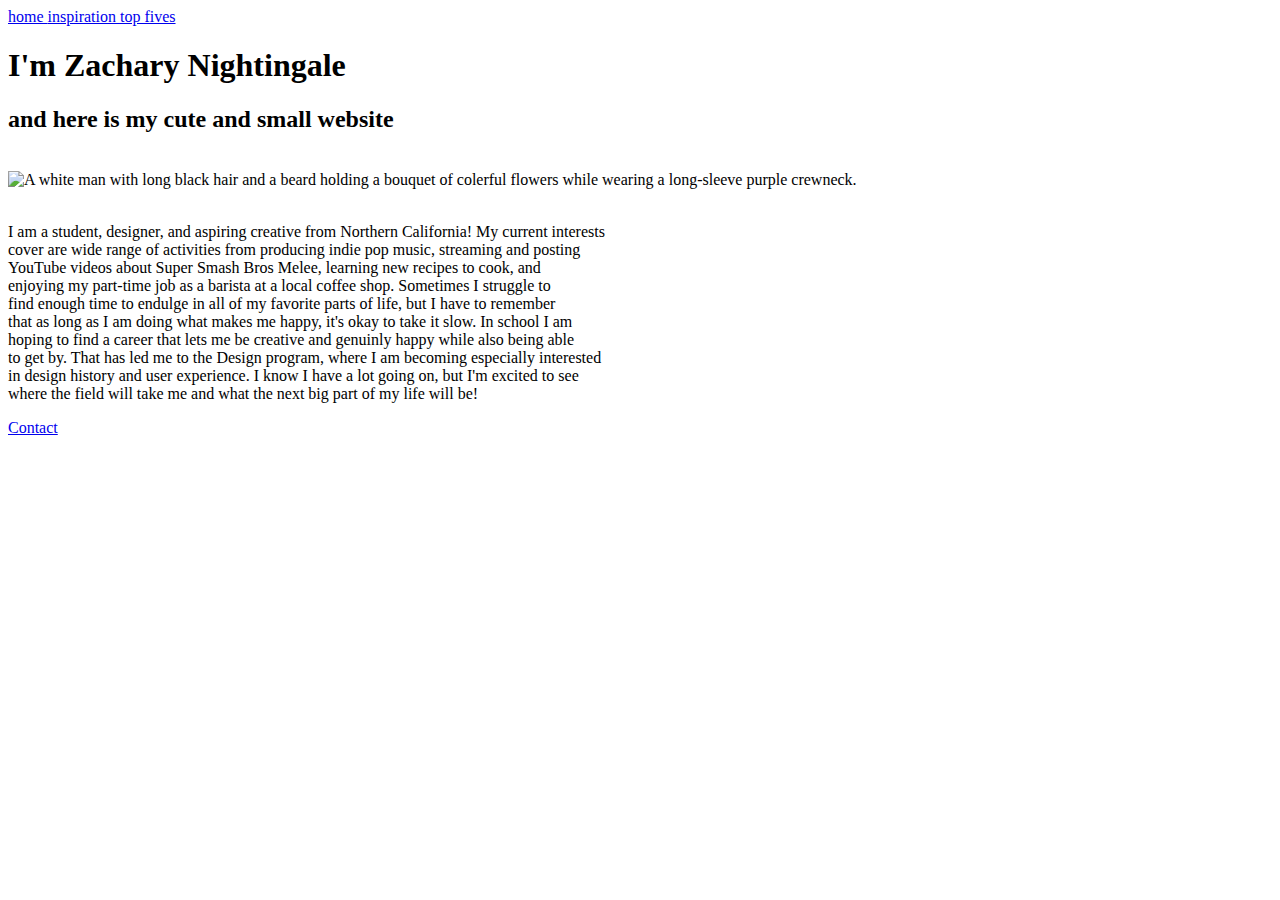
==== index.html @ 9814bf04 "commit" ====
<!DOCTYPE html>
<html lang="en"> 
<head>
    <meta charset="UTF-8">
    <title> zachary nightingale </title>
    <link rel="stylesheet" href="css/style.css">
</head>

<body>

    <nav>
        <a href="index.html"> home </a>
        <a href="inspiration/inspiration.html"> inspiration </a>
        <a href="topFive/topFive.html"> top fives </a>
    </nav>

<h1> I'm Zachary Nightingale </h1>
<h2> and here is my cute and small website </h2> <br>

<img src="img/IMG_1347.JPG" alt="A white man with long black hair and a beard holding a bouquet of colerful flowers while wearing a long-sleeve purple crewneck.">
<br>
<br>

<p> I am a student, designer, and aspiring creative from Northern California! My current interests <br>
    cover are wide range of activities from producing indie pop music, streaming and posting <br>
    YouTube videos about Super Smash Bros Melee, learning new recipes to cook, and <br>
    enjoying my part-time job as a barista at a local coffee shop. Sometimes I struggle to <br>
    find enough time to endulge in all of my favorite parts of life, but I have to remember <br>
    that as long as I am doing what makes me happy, it's okay to take it slow. In school I am <br>
    hoping to find a career that lets me be creative and genuinly happy while also being able <br>
    to get by. That has led me to the Design program, where I am becoming especially interested <br>
    in design history and user experience. I know I have a lot going on, but I'm excited to see <br>
    where the field will take me and what the next big part of my life will be! </p>

    <footer> 
        <a href="mailto:923755674@sfsu.edu"> Contact </a>
    </footer>

</body>
</html>
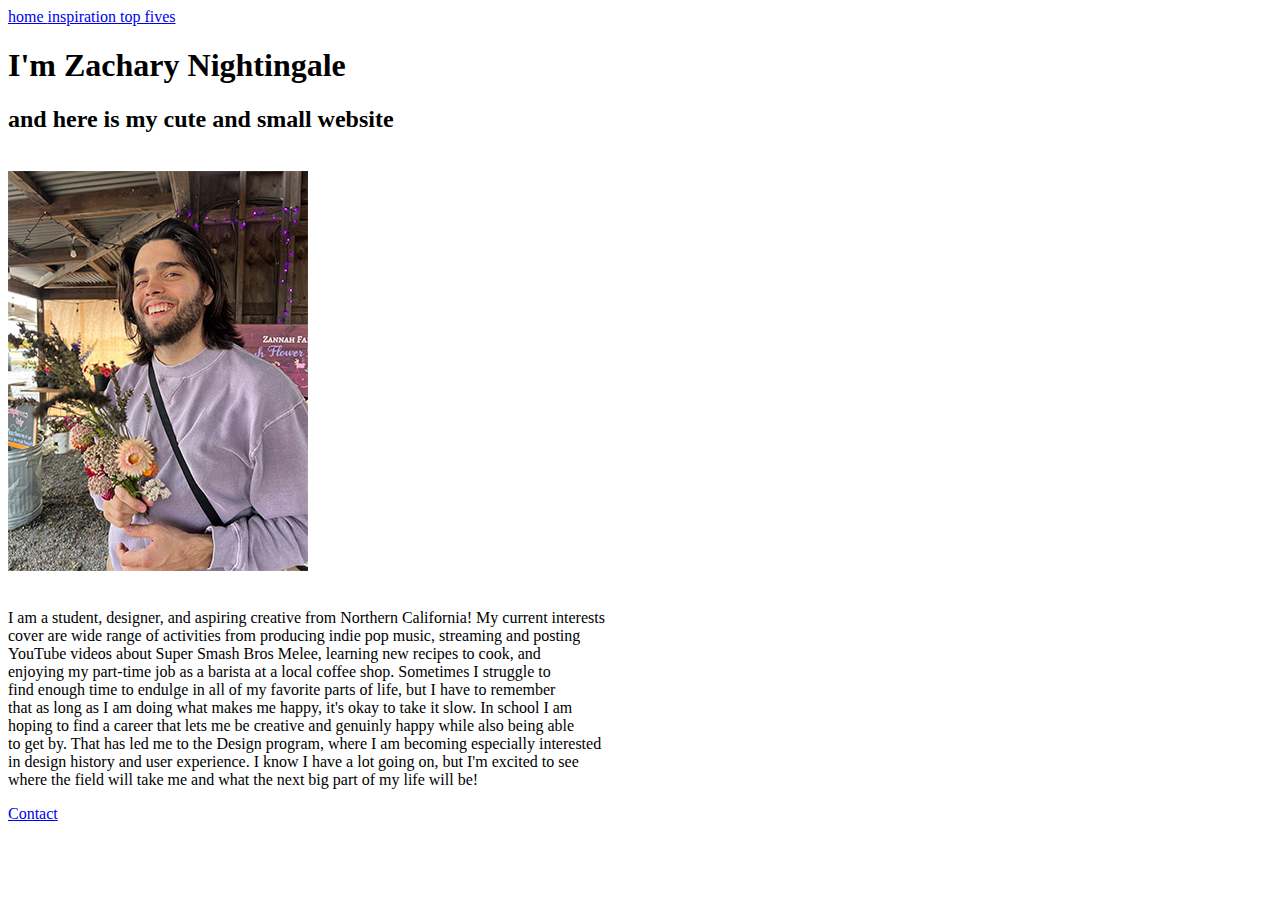
==== commit 9f4dfa4a: "commit" ====
--- a/index.html
+++ b/index.html
@@ -17,7 +17,7 @@
 <h1> I'm Zachary Nightingale </h1>
 <h2> and here is my cute and small website </h2> <br>
 
-<img src="img/IMG_1347.JPG" alt="A white man with long black hair and a beard holding a bouquet of colerful flowers while wearing a long-sleeve purple crewneck.">
+<img src="img/IMG_1347.jpg" alt="A white man with long black hair and a beard holding a bouquet of colerful flowers while wearing a long-sleeve purple crewneck.">
 <br>
 <br>
 
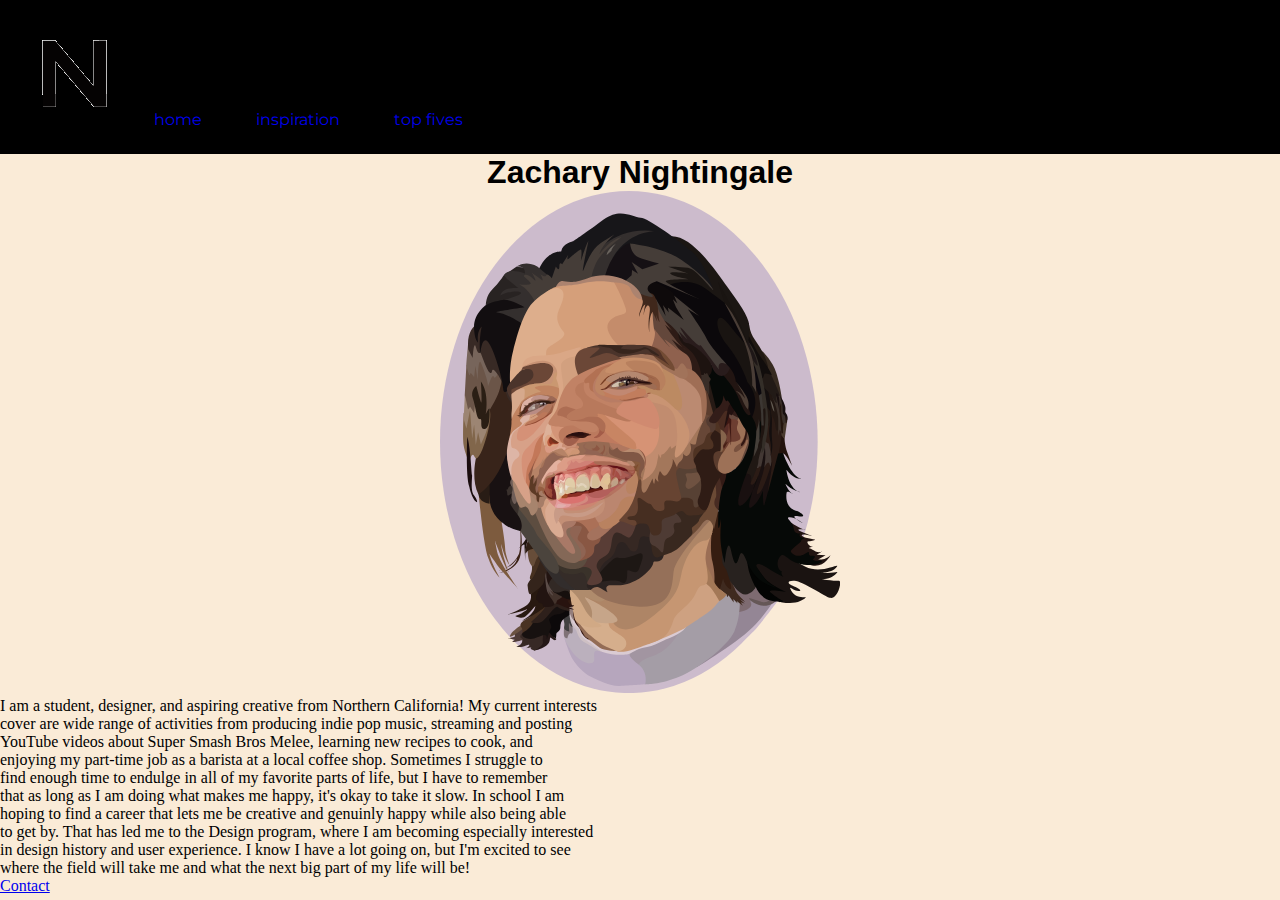
==== commit 6801bc47: "commit" ====
--- a/index.html
+++ b/index.html
@@ -4,22 +4,30 @@
     <meta charset="UTF-8">
     <title> zachary nightingale </title>
     <link rel="stylesheet" href="css/style.css">
+    <link rel="preconnect" href="https://fonts.googleapis.com">
+    <link rel="preconnect" href="https://fonts.gstatic.com" crossorigin>
+    <link href="https://fonts.googleapis.com/css2?family=Montserrat:ital,wght@0,100..900;1,100..900&display=swap" rel="stylesheet">
+    <link rel="preconnect" href="https://fonts.googleapis.com">
+    <link rel="preconnect" href="https://fonts.gstatic.com" crossorigin>
+    <link href="https://fonts.googleapis.com/css2?family=Archivo+Black&family=Montserrat:ital,wght@0,100..900;1,100..900&display=swap" rel="stylesheet">
 </head>
 
 <body>
+    <header>
+        <nav>
+            <img src="img/zn.gif" alt="A black letter 'Z' that rotates into an 'N' that rotates back into 'Z' as an infinite loop.">
+            <a href="index.html"> home </a> </li>
+            <a href="inspiration/inspiration.html"> inspiration </a>
+            <a href="topFive/topFive.html"> top fives </a>
+        </div>
+        </nav>
+    </header>
 
-    <nav>
-        <a href="index.html"> home </a>
-        <a href="inspiration/inspiration.html"> inspiration </a>
-        <a href="topFive/topFive.html"> top fives </a>
-    </nav>
+<h1> Zachary Nightingale </h1>
 
-<h1> I'm Zachary Nightingale </h1>
-<h2> and here is my cute and small website </h2> <br>
-
-<img src="img/IMG_1347.jpg" alt="A white man with long black hair and a beard holding a bouquet of colerful flowers while wearing a long-sleeve purple crewneck.">
-<br>
-<br>
+<div class="selfPortrait">
+<img src="img/self portrait.svg" alt="A white man with long black hair and a beard holding a bouquet of colerful flowers while wearing a long-sleeve purple crewneck.">
+</div>
 
 <p> I am a student, designer, and aspiring creative from Northern California! My current interests <br>
     cover are wide range of activities from producing indie pop music, streaming and posting <br>
--- a/css/style.css
+++ b/css/style.css
@@ -0,0 +1,57 @@
+* {
+    margin-top: 0px;
+    margin-right: 0px;
+    margin-bottom: 0px;
+    margin-left: 0px;
+}
+
+.montserrat-regular {
+    font-family: "Montserrat", sans-serif;
+    font-optical-sizing: auto;
+    font-weight: 400;
+    font-style: normal;
+}
+
+.montserrat-bold {
+    font-family: "Montserrat", sans-serif;
+    font-optical-sizing: auto;
+    font-weight: 900;
+    font-style: normal;
+}
+
+.archivo-black-regular {
+    font-family: "Archivo Black", sans-serif;
+    font-weight: 400;
+    font-style: normal;
+}
+
+header {
+    padding-top: 25px;
+    padding-right: 25px;
+    padding-bottom: 25px;
+    padding-left: 25px;
+    background-color: black;
+    text-align: auto;
+}
+
+nav a {
+    text-decoration: none;
+    font-family: "Montserrat", sans-serif;
+    padding-left: 25px;
+    padding-right: 25px;
+}
+
+body {
+    background-color: antiquewhite;
+}
+
+h1 {
+    text-align: center;
+    font-family: "Montserrat Bold", sans-serif;
+}
+
+.selfPortrait {
+    width: 400px;
+    margin-left: auto;
+    margin-right: auto;
+}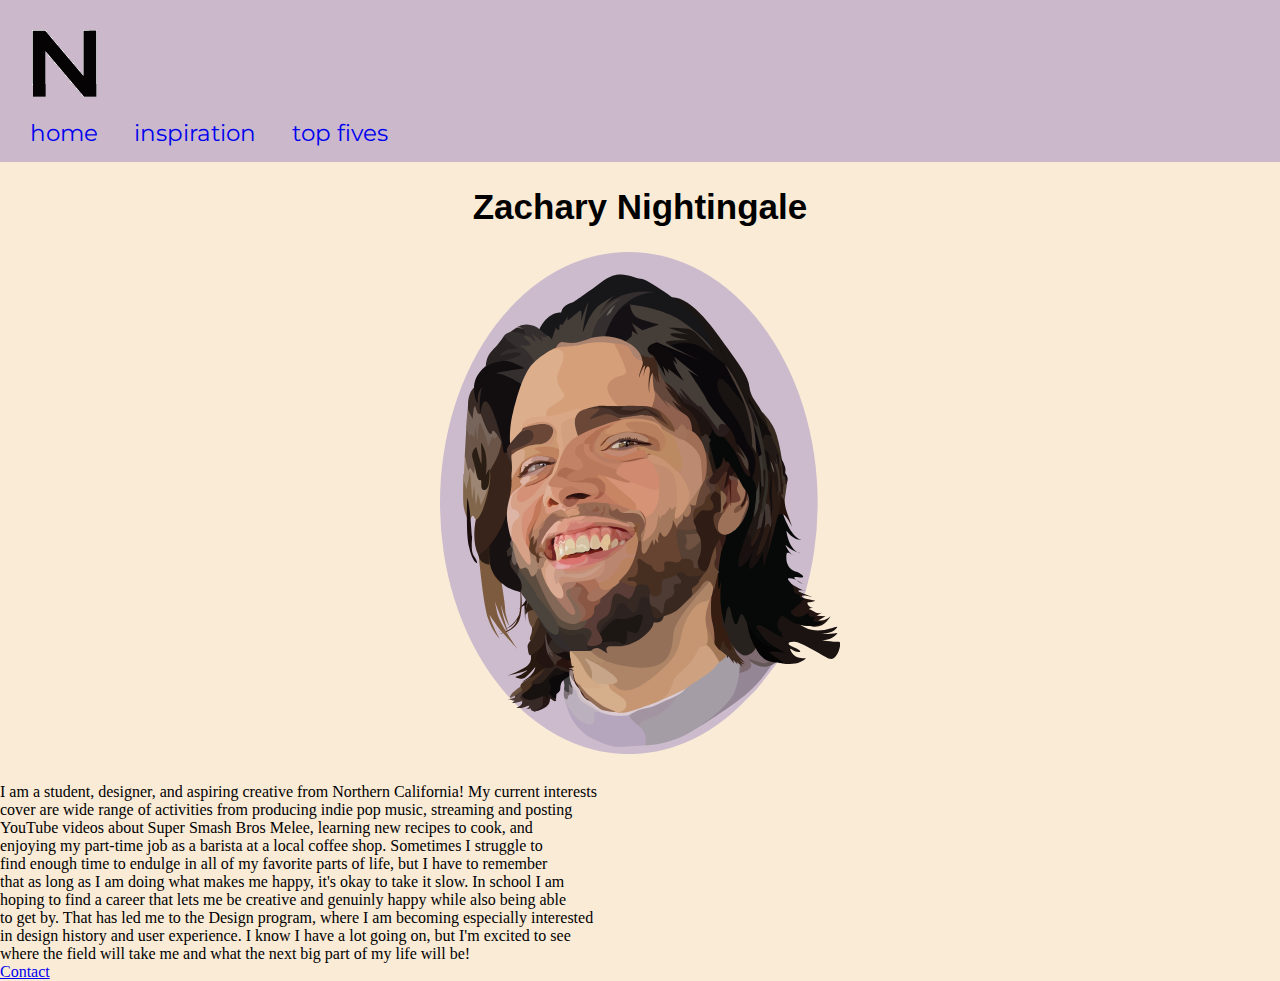
==== commit 82b40835: "commit" ====
--- a/index.html
+++ b/index.html
@@ -16,6 +16,7 @@
     <header>
         <nav>
             <img src="img/zn.gif" alt="A black letter 'Z' that rotates into an 'N' that rotates back into 'Z' as an infinite loop.">
+            <br>
             <a href="index.html"> home </a> </li>
             <a href="inspiration/inspiration.html"> inspiration </a>
             <a href="topFive/topFive.html"> top fives </a>
@@ -23,7 +24,9 @@
         </nav>
     </header>
 
-<h1> Zachary Nightingale </h1>
+<div class="zn">
+    <h1> Zachary Nightingale </h1>
+</div>
 
 <div class="selfPortrait">
 <img src="img/self portrait.svg" alt="A white man with long black hair and a beard holding a bouquet of colerful flowers while wearing a long-sleeve purple crewneck.">
--- a/css/style.css
+++ b/css/style.css
@@ -26,32 +26,45 @@
 }
 
 header {
-    padding-top: 25px;
-    padding-right: 25px;
-    padding-bottom: 25px;
-    padding-left: 25px;
-    background-color: black;
+    padding-top: 15px;
+    padding-right: 15px;
+    padding-bottom: 15px;
+    padding-left: 15px;
+    background-color: #CBB9CB;
     text-align: auto;
+}
+
+nav img {
+    width: 100px;
 }
 
 nav a {
     text-decoration: none;
     font-family: "Montserrat", sans-serif;
-    padding-left: 25px;
-    padding-right: 25px;
+    font-size: 23px;
+    padding-left: 15px;
+    padding-right: 15px;
 }
 
 body {
     background-color: antiquewhite;
 }
 
+.zn {
+    text-align: center;
+    padding-top: 25px;
+    padding-bottom: 25px;
+}
+
 h1 {
-    text-align: center;
     font-family: "Montserrat Bold", sans-serif;
+    font-size: 35px;
 }
 
 .selfPortrait {
     width: 400px;
     margin-left: auto;
     margin-right: auto;
-}+    padding-bottom: 25px;
+}
+
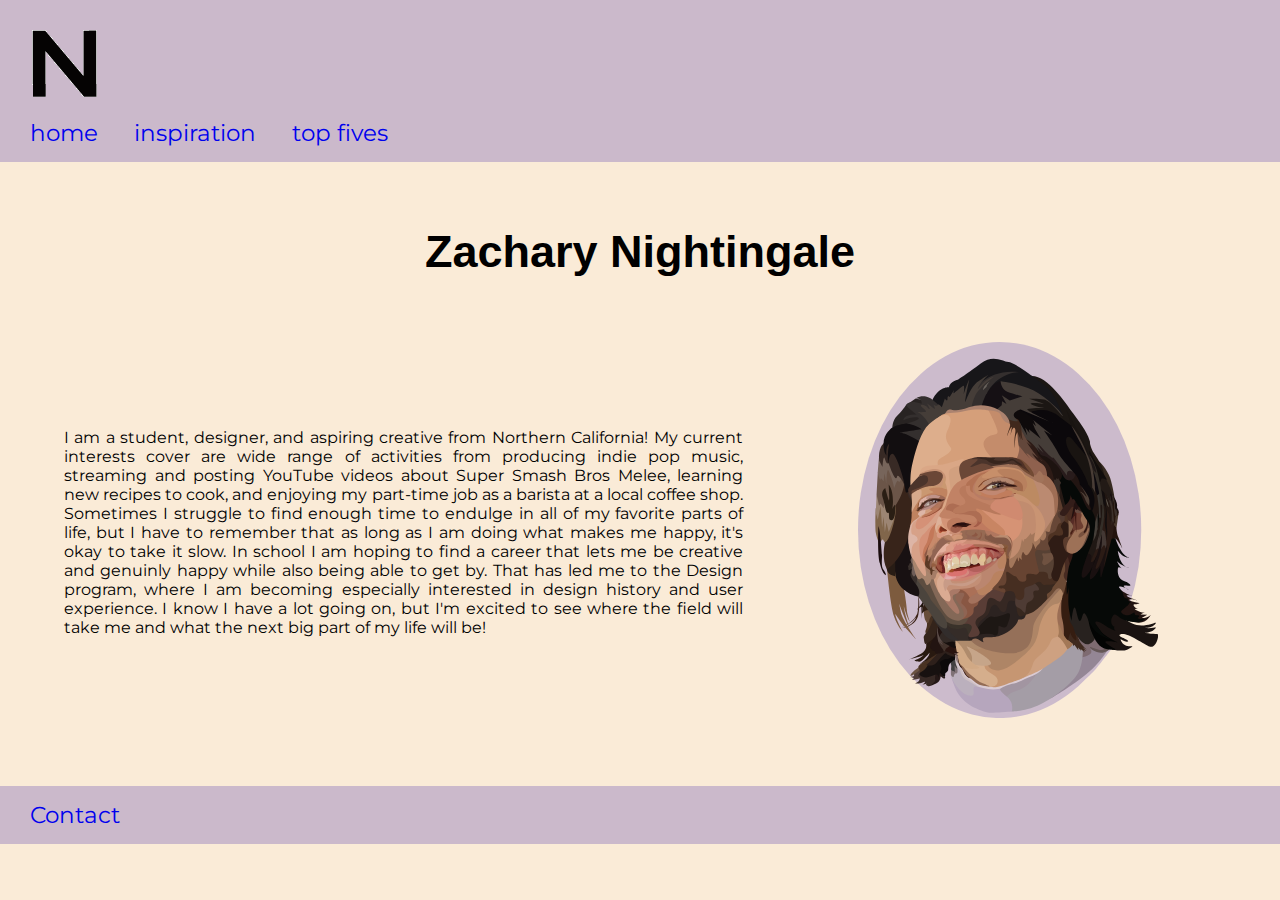
==== commit d02e182d: "commit" ====
--- a/index.html
+++ b/index.html
@@ -20,28 +20,30 @@
             <a href="index.html"> home </a> </li>
             <a href="inspiration/inspiration.html"> inspiration </a>
             <a href="topFive/topFive.html"> top fives </a>
-        </div>
         </nav>
     </header>
 
-<div class="zn">
-    <h1> Zachary Nightingale </h1>
+
+        <div class="zn">
+            <h1> Zachary Nightingale </h1>
+
+            <div id="columnContainer">
+                <p class="paragraph"> I am a student, designer, and aspiring creative from Northern California! My current interests
+                    cover are wide range of activities from producing indie pop music, streaming and posting
+                    YouTube videos about Super Smash Bros Melee, learning new recipes to cook, and
+                    enjoying my part-time job as a barista at a local coffee shop. Sometimes I struggle to
+                    find enough time to endulge in all of my favorite parts of life, but I have to remember
+                    that as long as I am doing what makes me happy, it's okay to take it slow. In school I am
+                    hoping to find a career that lets me be creative and genuinly happy while also being able
+                    to get by. That has led me to the Design program, where I am becoming especially interested
+                    in design history and user experience. I know I have a lot going on, but I'm excited to see
+                    where the field will take me and what the next big part of my life will be! </p>
+
+    <div class id="selfPortrait">
+        <img src="img/self portrait.svg" alt="A white man with long black hair, brown eyes and a beard holding a bouquet of colerful flowers while wearing a long-sleeve purple crewneck.">
+        </div>
+    </div>
 </div>
-
-<div class="selfPortrait">
-<img src="img/self portrait.svg" alt="A white man with long black hair and a beard holding a bouquet of colerful flowers while wearing a long-sleeve purple crewneck.">
-</div>
-
-<p> I am a student, designer, and aspiring creative from Northern California! My current interests <br>
-    cover are wide range of activities from producing indie pop music, streaming and posting <br>
-    YouTube videos about Super Smash Bros Melee, learning new recipes to cook, and <br>
-    enjoying my part-time job as a barista at a local coffee shop. Sometimes I struggle to <br>
-    find enough time to endulge in all of my favorite parts of life, but I have to remember <br>
-    that as long as I am doing what makes me happy, it's okay to take it slow. In school I am <br>
-    hoping to find a career that lets me be creative and genuinly happy while also being able <br>
-    to get by. That has led me to the Design program, where I am becoming especially interested <br>
-    in design history and user experience. I know I have a lot going on, but I'm excited to see <br>
-    where the field will take me and what the next big part of my life will be! </p>
 
     <footer> 
         <a href="mailto:923755674@sfsu.edu"> Contact </a>
--- a/css/style.css
+++ b/css/style.css
@@ -51,20 +51,76 @@
 }
 
 .zn {
-    text-align: center;
-    padding-top: 25px;
-    padding-bottom: 25px;
+    text-align: left;
 }
 
 h1 {
     font-family: "Montserrat Bold", sans-serif;
-    font-size: 35px;
+    font-size: 45px;
+    padding-top: 5%;
+    padding-bottom: 5%;
+    text-align: center;
 }
 
-.selfPortrait {
-    width: 400px;
-    margin-left: auto;
-    margin-right: auto;
-    padding-bottom: 25px;
+h2 {
+    font-family: "Montserrat Bold", sans-serif;
+    font-size: 25px;
+    padding-top: 5%;
+    padding-bottom: 5%;
+    text-align: center;
 }
 
+h3 {
+    font-family: "Montserrat Bold", sans-serif;
+    font-size: 20px;
+    padding-top: 5%;
+    padding-bottom: 5%;
+    text-align: center;
+}
+
+#selfPortrait {
+    width: 500%;
+    padding-left: 5%;
+    margin-right: 5%;
+    max-width: 300px;
+    min-width: 150px;
+}
+
+#columnContainer {
+    display: flex;
+    flex-direction: row;
+    margin-left: 5%;
+    margin-bottom: 5%;
+    margin-right: 5%;
+    align-items: center;
+    flex-wrap:inherit
+}
+
+#inspoContainer {
+    display: flex;
+    flex-direction: row;
+    overflow-x: scroll;
+}
+
+.paragraph {
+    text-align: justify;
+    margin-right: 5%;
+    font-family: "Montserrat", sans-serif;
+}
+
+footer {
+    padding-top: 15px;
+    padding-right: 15px;
+    padding-bottom: 15px;
+    padding-left: 15px;
+    background-color: #CBB9CB;
+    text-align: auto;
+}
+
+footer a {
+    text-decoration: none;
+    font-family: "Montserrat", sans-serif;
+    font-size: 23px;
+    padding-left: 15px;
+    padding-right: 15px;
+}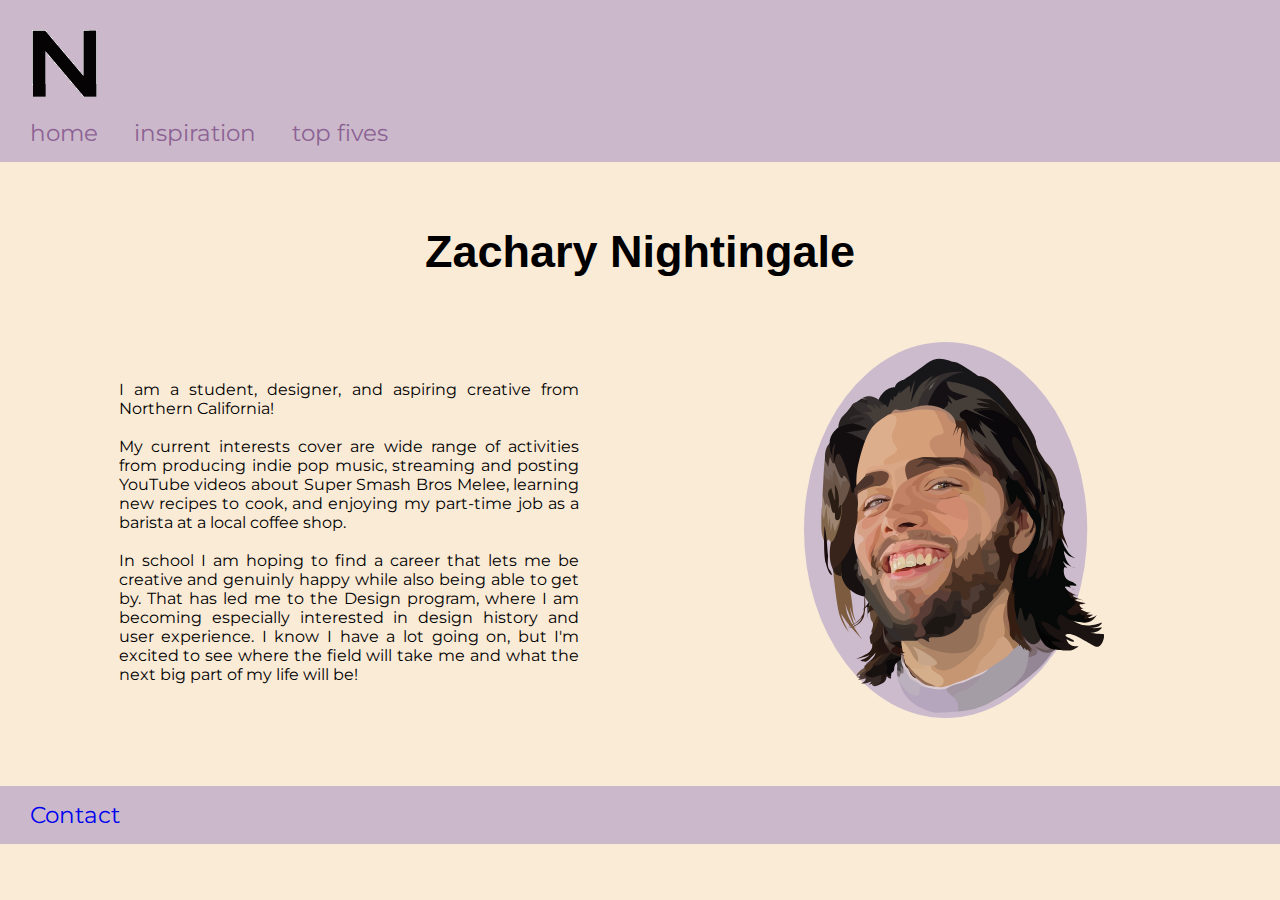
==== commit 0d26210c: "commit" ====
--- a/index.html
+++ b/index.html
@@ -28,13 +28,11 @@
             <h1> Zachary Nightingale </h1>
 
             <div id="columnContainer">
-                <p class="paragraph"> I am a student, designer, and aspiring creative from Northern California! My current interests
-                    cover are wide range of activities from producing indie pop music, streaming and posting
+                <p class="paragraph"> I am a student, designer, and aspiring creative from Northern California! <br> <br>
+                    My current interests cover are wide range of activities from producing indie pop music, streaming and posting
                     YouTube videos about Super Smash Bros Melee, learning new recipes to cook, and
-                    enjoying my part-time job as a barista at a local coffee shop. Sometimes I struggle to
-                    find enough time to endulge in all of my favorite parts of life, but I have to remember
-                    that as long as I am doing what makes me happy, it's okay to take it slow. In school I am
-                    hoping to find a career that lets me be creative and genuinly happy while also being able
+                    enjoying my part-time job as a barista at a local coffee shop. <br> <br> 
+                    In school I am hoping to find a career that lets me be creative and genuinly happy while also being able
                     to get by. That has led me to the Design program, where I am becoming especially interested
                     in design history and user experience. I know I have a lot going on, but I'm excited to see
                     where the field will take me and what the next big part of my life will be! </p>
--- a/css/style.css
+++ b/css/style.css
@@ -1,8 +1,5 @@
 * {
-    margin-top: 0px;
-    margin-right: 0px;
-    margin-bottom: 0px;
-    margin-left: 0px;
+    margin: 0px;
 }
 
 .montserrat-regular {
@@ -31,7 +28,6 @@
     padding-bottom: 15px;
     padding-left: 15px;
     background-color: #CBB9CB;
-    text-align: auto;
 }
 
 nav img {
@@ -44,6 +40,7 @@
     font-size: 23px;
     padding-left: 15px;
     padding-right: 15px;
+    color: rgb(140, 98, 148);
 }
 
 body {
@@ -65,7 +62,6 @@
 h2 {
     font-family: "Montserrat Bold", sans-serif;
     font-size: 25px;
-    padding-top: 5%;
     padding-bottom: 5%;
     text-align: center;
 }
@@ -74,8 +70,11 @@
     font-family: "Montserrat Bold", sans-serif;
     font-size: 20px;
     padding-top: 5%;
+    padding-right: 5%;
     padding-bottom: 5%;
-    text-align: center;
+    padding-left: 5%;
+    text-align: justify;
+    background-color: blue;
 }
 
 #selfPortrait {
@@ -93,19 +92,72 @@
     margin-bottom: 5%;
     margin-right: 5%;
     align-items: center;
-    flex-wrap:inherit
+    justify-content: space-around;
 }
 
-#inspoContainer {
+#inspoScroll {
     display: flex;
     flex-direction: row;
     overflow-x: scroll;
+    padding-bottom: 10%;
+}
+
+#davidContainer {
+    display: flex;
+    flex-direction: column;
+    padding-right: 5%;
+    padding-left: 5%;
+    text-align: center;
+}
+
+#davidContainer a {
+    text-decoration: none;
+    font-family: "Montserrat Bold", sans-serif;
+    font-size: 25px;
+    color: black;
+}
+
+#amanitaContainer {
+    display: flex;
+    flex-direction: column;
+    padding-right: 5%;
+    padding-left: 5%;
+    text-align: center;
+}
+
+#amanitaContainer a {
+    text-decoration: none;
+    font-family: "Montserrat Bold", sans-serif;
+    font-size: 25px;
+    color: black;
+}
+
+#hiatusContainer {
+    display: flex;
+    flex-direction: column;
+    padding-right: 5%;
+    padding-left: 5%;
+    text-align: center;
+}
+
+#hiatusContainer a {
+    text-decoration: none;
+    font-family: "Montserrat Bold", sans-serif;
+    font-size: 25px;
+    color: black;
 }
 
 .paragraph {
     text-align: justify;
     margin-right: 5%;
     font-family: "Montserrat", sans-serif;
+    max-width: 40%;
+}
+
+.inspoParagraph {
+    text-align: justify;
+    font-family: "Montserrat", sans-serif;
+    font-size: 11px;
 }
 
 footer {
@@ -123,4 +175,17 @@
     font-size: 23px;
     padding-left: 15px;
     padding-right: 15px;
-}+}
+
+.inspoImg img {
+    max-width: 350px;
+    padding-top: 5%;
+    padding-bottom: 5%;
+}
+
+#hiatus {
+    padding-top: 10%;
+    padding-bottom: 10%;
+}
+
+
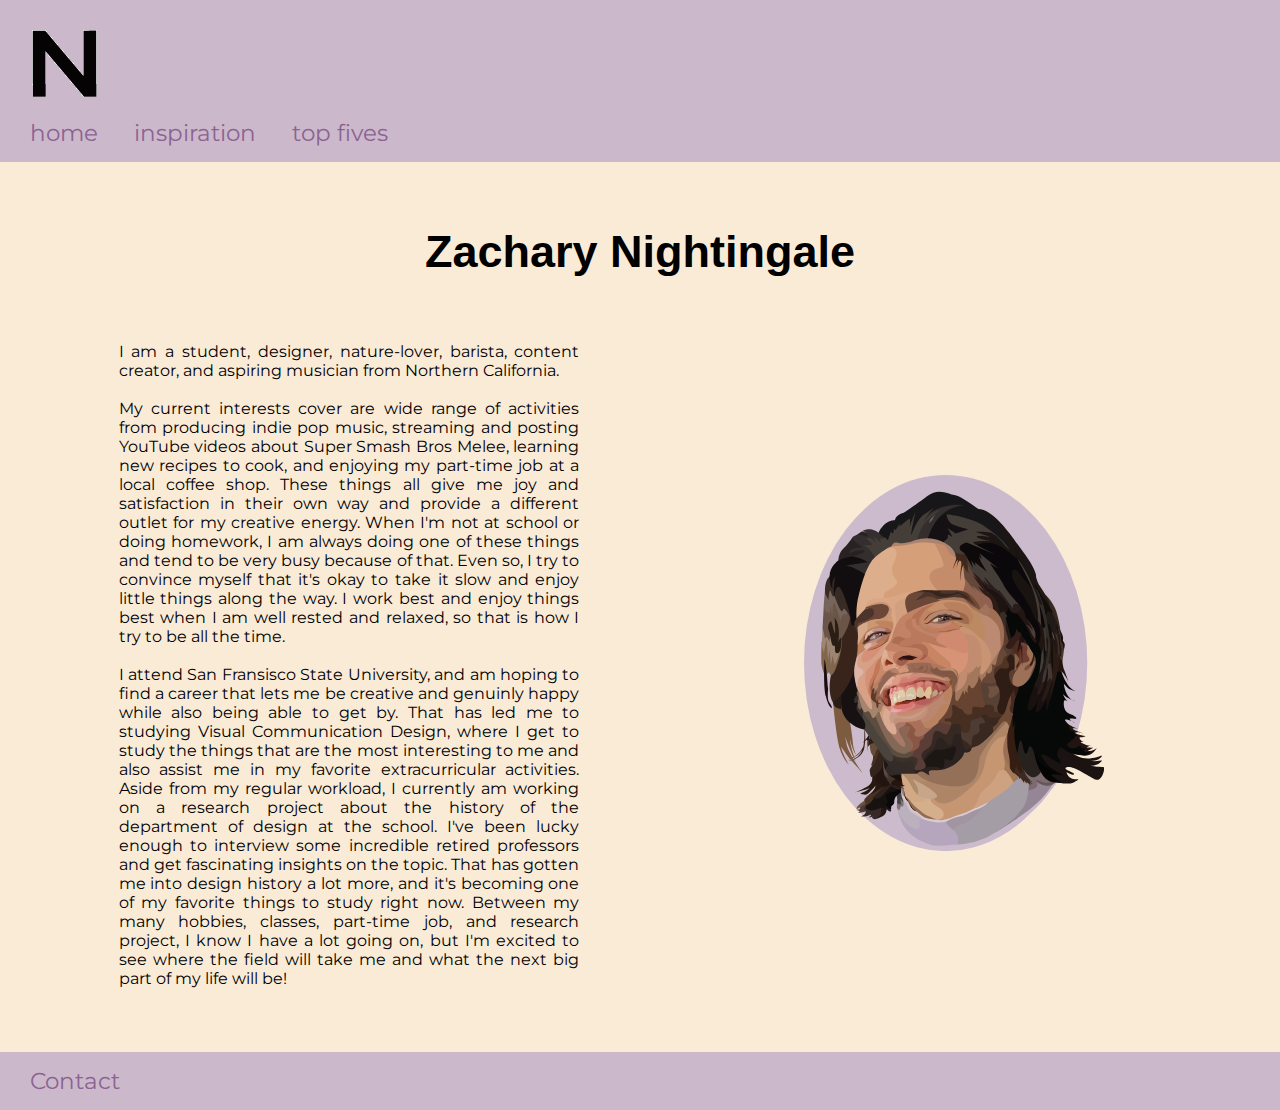
==== commit ac60e46f: "commit" ====
--- a/index.html
+++ b/index.html
@@ -28,13 +28,16 @@
             <h1> Zachary Nightingale </h1>
 
             <div id="columnContainer">
-                <p class="paragraph"> I am a student, designer, and aspiring creative from Northern California! <br> <br>
+                <p class="paragraph"> I am a student, designer, nature-lover, barista, content creator, and aspiring musician from Northern California. <br> <br>
                     My current interests cover are wide range of activities from producing indie pop music, streaming and posting
                     YouTube videos about Super Smash Bros Melee, learning new recipes to cook, and
-                    enjoying my part-time job as a barista at a local coffee shop. <br> <br> 
-                    In school I am hoping to find a career that lets me be creative and genuinly happy while also being able
-                    to get by. That has led me to the Design program, where I am becoming especially interested
-                    in design history and user experience. I know I have a lot going on, but I'm excited to see
+                    enjoying my part-time job at a local coffee shop. These things all give me joy and satisfaction in their own way and provide a different outlet for my creative energy. When I'm not at school or doing homework, I am always doing one of these things and tend to be very busy because of that. 
+                    Even so, I try to convince myself that it's okay to take it slow and enjoy little things along the way. I work best and enjoy things best when I am well rested and relaxed, so that is how I try to be all the time. <br> <br> 
+                    I attend San Fransisco State University, and am hoping to find a career that lets me be creative and genuinly happy while also being able
+                    to get by. That has led me to studying Visual Communication Design, where I get to study the things that are the most interesting to me and also assist me in my favorite extracurricular activities. Aside from my regular workload,
+                    I currently am working on a research project about the history of the department of design at the school. I've been lucky enough to interview some incredible retired professors
+                    and get fascinating insights on the topic. That has gotten me into design history a lot more, and it's becoming one of my favorite things to study right now. 
+                    Between my many hobbies, classes, part-time job, and research project, I know I have a lot going on, but I'm excited to see
                     where the field will take me and what the next big part of my life will be! </p>
 
     <div class id="selfPortrait">
--- a/css/style.css
+++ b/css/style.css
@@ -157,7 +157,7 @@
 .inspoParagraph {
     text-align: justify;
     font-family: "Montserrat", sans-serif;
-    font-size: 11px;
+    font-size: 15px;
 }
 
 footer {
@@ -175,6 +175,7 @@
     font-size: 23px;
     padding-left: 15px;
     padding-right: 15px;
+    color: rgb(140, 98, 148);
 }
 
 .inspoImg img {
@@ -188,4 +189,87 @@
     padding-bottom: 10%;
 }
 
-
+ol {
+    display: flex;
+    flex-direction: row;
+    padding-top: 5%;
+    overflow-x: scroll;
+    justify-content: space-between;
+    font-family: "Montserrat Bold", sans-serif;
+    font-size: 25px;
+    color: rgb(140, 98, 148);
+    background-color: rgb(195, 184, 168);
+    height: 400px;
+    margin-bottom: 5%;
+}
+
+ol a {
+    text-decoration: none;
+    font-family: "Montserrat Bold", sans-serif;
+    font-size: 25px;
+    color: black;
+}
+
+.songImg {
+    padding-top: 20%;
+    height: 50%;
+}
+
+#sayaImage {
+    padding-top: 5%;
+    height: 50%;
+}
+
+li {
+    padding-right: 10%;
+}
+
+ul {
+    display: flex;
+    flex-direction: row;
+    padding-top: 5%;
+    overflow-x: scroll;
+    justify-content: space-between;
+    font-family: "Montserrat Bold", sans-serif;
+    font-size: 20px;
+    color: rgb(140, 98, 148);
+    background-color: rgb(195, 184, 168);
+    height: 400px;
+    margin-bottom: 5%;
+}
+
+.placeImage {
+    padding-top: 5%;
+    height: 75%;
+}
+
+ul a {
+    text-decoration: none;
+    font-family: "Montserrat Bold", sans-serif;
+    font-size: 25px;
+    color: black;
+}
+
+#treeList {
+    height: 600px;
+}
+
+.treeImage {
+    padding-top: 10%;
+    height: 50%;
+}
+
+#oakImage {
+    padding-top: 3%;
+    height: 50%;
+}
+
+#ginkgoImage {
+    padding-top: 9%;
+    height: 50%;
+    margin-right: 200px;
+}
+
+ul p {
+    padding-top: 8%;
+}